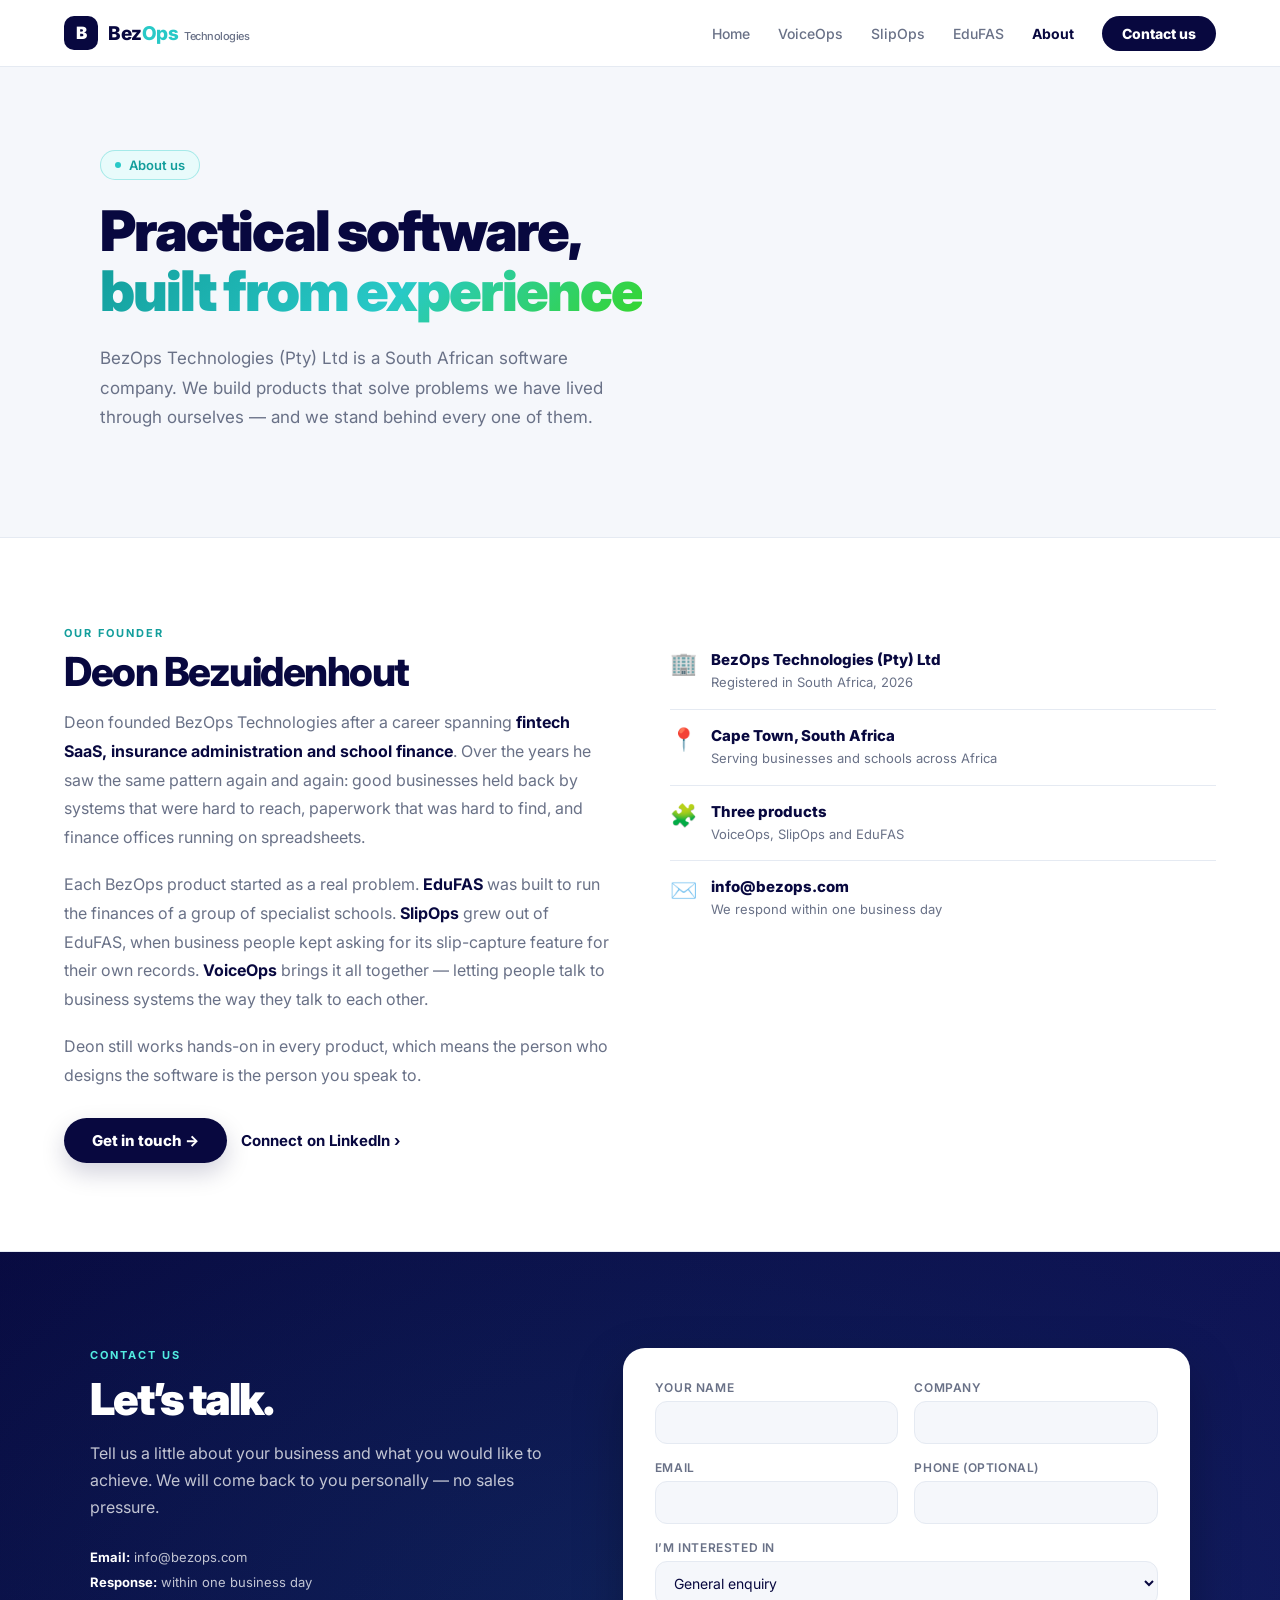
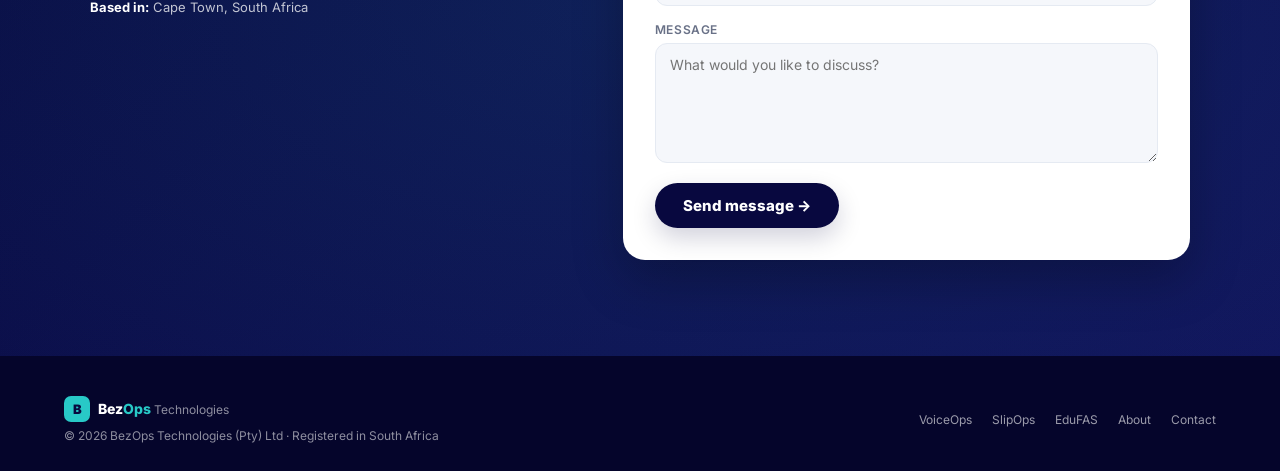
==== about.html @ d08dffc8 "BezOps website - first version" ====
<!DOCTYPE html>
<html lang="en">
<head>
<meta charset="UTF-8">
<meta name="viewport" content="width=device-width, initial-scale=1.0">
<title>About BezOps Technologies</title>
<meta name="description" content="BezOps Technologies (Pty) Ltd is a South African software company building VoiceOps, SlipOps and EduFAS.">
<meta property="og:type" content="website">
<meta property="og:site_name" content="BezOps Technologies">
<meta property="og:title" content="About BezOps Technologies">
<meta property="og:description" content="BezOps Technologies (Pty) Ltd is a South African software company building VoiceOps, SlipOps and EduFAS.">
<link rel="icon" href="data:image/svg+xml,%3Csvg xmlns='http://www.w3.org/2000/svg' viewBox='0 0 64 64'%3E%3Cdefs%3E%3ClinearGradient id='g' x1='0' y1='0' x2='1' y2='1'%3E%3Cstop offset='0' stop-color='%231E6FD4'/%3E%3Cstop offset='1' stop-color='%2300B894'/%3E%3C/linearGradient%3E%3C/defs%3E%3Crect width='64' height='64' rx='16' fill='url(%23g)'/%3E%3Ctext x='32' y='44' font-family='Arial,sans-serif' font-size='34' font-weight='900' fill='white' text-anchor='middle'%3EB%3C/text%3E%3C/svg%3E">
<link rel="preconnect" href="https://fonts.googleapis.com">
<link href="https://fonts.googleapis.com/css2?family=Inter:wght@300;400;500;600;700;800;900&display=swap" rel="stylesheet">
<link rel="stylesheet" href="styles.css">
</head>
<body>

<nav>
  <a href="index.html" class="nav-logo">
    <div class="logo-mark">B</div>
    <span class="logo-text">Bez<em>Ops</em><span class="logo-by">Technologies</span></span>
  </a>
  <button class="nav-toggle" aria-label="Menu" aria-expanded="false">&#9776;</button>
  <ul class="nav-links">
    <li><a href="index.html">Home</a></li><li><a href="voiceops.html">VoiceOps</a></li><li><a href="slipops.html">SlipOps</a></li><li><a href="edufas.html">EduFAS</a></li><li><a href="about.html" class="active">About</a></li>
    <li><a href="contact.html" class="nav-cta">Contact us</a></li>
  </ul>
</nav>

<div class="hero-wrap">
<div class="hero simple">
  <div>
    <div class="hero-eyebrow">About us</div>
    <h1>Practical software,<br><em>built from experience</em></h1>
    <p>BezOps Technologies (Pty) Ltd is a South African software company. We build products that solve problems we have lived through ourselves &mdash; and we stand behind every one of them.</p>
  </div>
</div>
</div>

<section class="alt-bg">
<div class="section-inner">
  <div class="split">
    <div class="prose">
      <div class="section-eyebrow">Our founder</div>
      <h2 class="section-title">Deon Bezuidenhout</h2>
      <p>Deon founded BezOps Technologies after a career spanning <strong>fintech SaaS, insurance administration and school finance</strong>. Over the years he saw the same pattern again and again: good businesses held back by systems that were hard to reach, paperwork that was hard to find, and finance offices running on spreadsheets.</p>
      <p>Each BezOps product started as a real problem. <strong>EduFAS</strong> was built to run the finances of a group of specialist schools. <strong>SlipOps</strong> grew out of EduFAS, when business people kept asking for its slip-capture feature for their own records. <strong>VoiceOps</strong> brings it all together &mdash; letting people talk to business systems the way they talk to each other.</p>
      <p>Deon still works hands-on in every product, which means the person who designs the software is the person you speak to.</p>
      <div class="hero-actions" style="margin-top:28px">
        <a href="contact.html" class="btn-primary">Get in touch &rarr;</a>
        <a href="https://www.linkedin.com/in/deon-bezuidenhout-a7282619/" class="btn-ghost" target="_blank" rel="noopener">Connect on LinkedIn ›</a>
      </div>
    </div>
    <div>
      <ul class="fact-list">
        <li><div class="fact-icon">🏢</div><div><div class="fact-title">BezOps Technologies (Pty) Ltd</div><div class="fact-desc">Registered in South Africa, 2026</div></div></li>
        <li><div class="fact-icon">📍</div><div><div class="fact-title">Cape Town, South Africa</div><div class="fact-desc">Serving businesses and schools across Africa</div></div></li>
        <li><div class="fact-icon">🧩</div><div><div class="fact-title">Three products</div><div class="fact-desc">VoiceOps, SlipOps and EduFAS</div></div></li>
        <li><div class="fact-icon">✉️</div><div><div class="fact-title">info@bezops.com</div><div class="fact-desc">We respond within one business day</div></div></li>
      </ul>
    </div>
  </div>
</div>
</section>

<section class="contact-section" id="contact">
  <div class="contact-inner">
    <div>
      <div class="section-eyebrow">Contact us</div>
      <h2>Let&rsquo;s talk.</h2>
      <p>Tell us a little about your business and what you would like to achieve. We will come back to you personally &mdash; no sales pressure.</p>
      <div class="contact-note">
        <strong>Email:</strong> info@bezops.com<br>
        <strong>Response:</strong> within one business day<br>
        <strong>Based in:</strong> Cape Town, South Africa
      </div>
    </div>
    <form class="contact-form" novalidate>
      <div class="form-row">
        <div class="field"><label for="f-name-General">Your name</label><input id="f-name-General" name="name" required autocomplete="name"></div>
        <div class="field"><label for="f-company-General">Company</label><input id="f-company-General" name="company" autocomplete="organization"></div>
      </div>
      <div class="form-row">
        <div class="field"><label for="f-email-General">Email</label><input id="f-email-General" name="email" type="email" required autocomplete="email"></div>
        <div class="field"><label for="f-phone-General">Phone (optional)</label><input id="f-phone-General" name="phone" type="tel" autocomplete="tel"></div>
      </div>
      <div class="field"><label for="f-product-General">I&rsquo;m interested in</label><select id="f-product-General" name="product"><option value="General" selected>General enquiry</option><option value="VoiceOps">VoiceOps</option><option value="SlipOps">SlipOps</option><option value="EduFAS">EduFAS</option></select></div>
      <div class="field"><label for="f-msg-General">Message</label><textarea id="f-msg-General" name="message" required placeholder="What would you like to discuss?"></textarea></div>
      <input type="text" name="_gotcha" class="hp" tabindex="-1" autocomplete="off">
      <button type="submit" class="btn-primary">Send message &rarr;</button>
      <div class="form-status" role="status"></div>
    </form>
  </div>
</section>

<footer>
  <div class="footer-inner">
    <div>
      <div class="footer-brand">
        <div class="logo-mark" style="width:26px;height:26px;font-size:13px;border-radius:7px;background:var(--cyan);color:var(--navy);">B</div>
        <span style="font-weight:800;color:#fff;font-size:14px;">Bez<span style="color:var(--cyan);">Ops</span> <span style="color:rgba(255,255,255,.55);font-weight:400;font-size:12px;">Technologies</span></span>
      </div>
      <div class="footer-copy">&copy; <span id="year">2026</span> BezOps Technologies (Pty) Ltd &middot; Registered in South Africa</div>
    </div>
    <div class="footer-links">
      <a href="voiceops.html">VoiceOps</a><a href="slipops.html">SlipOps</a><a href="edufas.html">EduFAS</a><a href="about.html">About</a><a href="contact.html">Contact</a>
    </div>
  </div>
</footer>
<script src="script.js"></script>
</body>
</html>
---- styles.css ----
*,*::before,*::after{margin:0;padding:0;box-sizing:border-box}
:root{
  --navy:#08083f;--navy2:#11145c;--cyan:#28c9c7;--cyan2:#52ece1;--cyan-dark:#139e9c;--cyan-soft:#e8fbfb;
  --green:#36d629;--purple:#7b61ff;--amber:#ffb020;
  --bg:#f5f7fb;--card:#ffffff;--muted:#697187;--line:#e5eaf2;
  --shadow:0 12px 30px rgba(8,8,63,.06);--shadow-lg:0 16px 42px rgba(8,8,63,.12);--radius:22px;
  --wa-bg:#0B141A;--wa-header:#1F2C34;--wa-out:#005C4B;--wa-in:#202C33;--wa-green:#00A884;
}
html{scroll-behavior:smooth}
body{background:var(--bg);color:var(--navy);font-family:'Inter',sans-serif;overflow-x:hidden}
a{color:inherit}

/* NAV */
nav{position:fixed;top:0;left:0;right:0;z-index:100;display:flex;align-items:center;justify-content:space-between;padding:16px 5%;background:rgba(255,255,255,.92);backdrop-filter:blur(12px);border-bottom:1px solid var(--line)}
.nav-logo{display:flex;align-items:center;gap:10px;text-decoration:none}
.logo-mark{width:34px;height:34px;border-radius:10px;background:var(--navy);display:flex;align-items:center;justify-content:center;font-weight:900;color:#fff;font-size:17px}
.logo-text{font-size:19px;font-weight:800;color:var(--navy);letter-spacing:-.5px}
.logo-text em{font-style:normal;color:var(--cyan)}
.logo-by{font-size:11px;color:var(--muted);margin-left:6px;font-weight:500}
.nav-links{display:flex;align-items:center;gap:28px;list-style:none}
.nav-links a{color:var(--muted);text-decoration:none;font-size:14px;font-weight:500;transition:color .2s}
.nav-links a:hover,.nav-links a.active{color:var(--navy);font-weight:700}
.nav-cta{background:var(--navy)!important;color:#fff!important;padding:9px 20px;border-radius:999px;font-weight:800!important}
.nav-toggle{display:none;background:none;border:1px solid var(--line);border-radius:10px;color:var(--navy);font-size:20px;width:40px;height:38px;cursor:pointer}

/* HERO */
.hero-wrap{max-width:1200px;margin:0 auto}
.hero{min-height:100vh;display:grid;grid-template-columns:1fr 300px;align-items:center;gap:60px;padding:110px 5% 80px}
.hero.simple{min-height:auto;grid-template-columns:1fr;padding:150px 5% 70px}
.hero-eyebrow{display:inline-flex;align-items:center;gap:8px;background:var(--cyan-soft);border:1px solid rgba(40,201,199,.35);color:var(--cyan-dark);padding:6px 14px;border-radius:20px;font-size:13px;font-weight:600;margin-bottom:22px}
.hero-eyebrow::before{content:'';width:6px;height:6px;background:var(--cyan);border-radius:50%;animation:pulse 2s infinite}
@keyframes pulse{0%,100%{opacity:1;transform:scale(1)}50%{opacity:.5;transform:scale(1.5)}}
.hero h1{font-size:clamp(34px,4.5vw,56px);font-weight:900;line-height:1.07;letter-spacing:-2px;margin-bottom:22px;color:var(--navy)}
.hero h1 em{font-style:normal;background:linear-gradient(135deg,var(--cyan-dark),var(--cyan) 55%,var(--green));-webkit-background-clip:text;-webkit-text-fill-color:transparent;background-clip:text}
.hero p{font-size:17px;color:var(--muted);line-height:1.75;margin-bottom:34px;max-width:520px}
.hero-actions{display:flex;gap:14px;align-items:center;flex-wrap:wrap}
.btn-primary{display:inline-block;background:var(--navy);color:#fff;padding:13px 28px;border-radius:999px;font-size:15px;font-weight:800;text-decoration:none;box-shadow:0 10px 24px rgba(8,8,63,.18);transition:all .2s;border:none;cursor:pointer;font-family:inherit}
.btn-primary:hover{background:var(--navy2);transform:translateY(-1px)}
.btn-primary:disabled{opacity:.6;cursor:wait;transform:none}
.btn-ghost{color:var(--navy);font-size:15px;font-weight:700;text-decoration:none;transition:color .2s}
.btn-ghost:hover{color:var(--cyan-dark)}

/* SMARTPHONE */
.phone-outer{width:260px;flex-shrink:0}
.phone-shell{width:260px;height:520px;background:#111;border-radius:38px;padding:10px;box-shadow:0 0 0 1px #2a2a2a,0 0 0 2.5px #111,0 0 0 4px #2d2d2d,0 40px 80px rgba(0,0,0,.7),inset 0 0 0 1px rgba(255,255,255,.04);position:relative}
.phone-shell::after{content:'';position:absolute;left:-3px;top:88px;width:3px;height:32px;background:#2a2a2a;border-radius:2px 0 0 2px;box-shadow:0 46px 0 #2a2a2a,0 88px 0 #2a2a2a}
.phone-shell::before{content:'';position:absolute;right:-3px;top:108px;width:3px;height:52px;background:#2a2a2a;border-radius:0 2px 2px 0}
.phone-screen{width:100%;height:100%;background:var(--wa-bg);border-radius:30px;overflow:hidden;display:flex;flex-direction:column;position:relative}
.pill-notch{position:absolute;top:7px;left:50%;transform:translateX(-50%);width:72px;height:20px;background:#0d0d0d;border-radius:10px;z-index:10;display:flex;align-items:center;justify-content:flex-end;padding-right:5px}
.notch-cam{width:9px;height:9px;border-radius:50%;background:#1a1a1a;border:1px solid #252525}
.status-bar{background:var(--wa-bg);padding:28px 14px 5px;display:flex;justify-content:space-between;align-items:center;flex-shrink:0}
.status-time{font-size:11px;font-weight:700;color:#fff}
.status-right{display:flex;align-items:center;gap:3px}
.sig-bars{display:flex;gap:1px;align-items:flex-end;height:9px}
.sig-bar{width:2px;background:#fff;border-radius:1px}
.sig-bar:nth-child(1){height:3px}.sig-bar:nth-child(2){height:5px}.sig-bar:nth-child(3){height:7px}.sig-bar:nth-child(4){height:9px}
.batt{width:17px;height:9px;border:1px solid rgba(255,255,255,.8);border-radius:2px;position:relative;display:flex;align-items:center;padding:1px;margin-left:2px}
.batt::after{content:'';position:absolute;right:-3px;top:50%;transform:translateY(-50%);width:2px;height:4px;background:rgba(255,255,255,.8);border-radius:0 1px 1px 0}
.batt-fill{height:100%;background:#fff;border-radius:1px;width:72%}
.wifi-txt{font-size:9px;color:#fff;margin:0 1px}
.wa-header{background:var(--wa-header);padding:7px 10px;display:flex;align-items:center;gap:8px;flex-shrink:0}
.wa-back{color:var(--wa-green);font-size:15px;line-height:1}
.wa-avatar{width:30px;height:30px;border-radius:50%;flex-shrink:0;background:linear-gradient(135deg,var(--cyan),var(--green));display:flex;align-items:center;justify-content:center;font-size:13px}
.wa-name-wrap{flex:1;min-width:0}
.wa-name{font-size:12px;font-weight:700;color:#fff}
.wa-online{font-size:10px;color:var(--wa-green)}
.wa-icons{display:flex;gap:9px;color:#8696A0;font-size:12px}
.wa-chat{flex:1;overflow-y:auto;overflow-x:hidden;padding:7px 7px 5px;display:flex;flex-direction:column;gap:3px;background:var(--wa-bg)}
.wa-chat::-webkit-scrollbar{width:0}
.chat-date{font-size:9px;color:#8696A0;background:rgba(11,20,26,.85);border-radius:5px;padding:2px 7px;align-self:center;margin:2px 0;flex-shrink:0}
.wb{max-width:83%;border-radius:7px;padding:5px 7px 3px;opacity:0;transform:translateY(5px);transition:opacity .35s ease,transform .35s ease;flex-shrink:0;word-break:break-word}
.wb.show{opacity:1;transform:translateY(0)}
.wb-out{background:var(--wa-out);align-self:flex-end;border-radius:7px 7px 0 7px}
.wb-in{background:var(--wa-in);align-self:flex-start;border-radius:7px 7px 7px 0}
.wb-text{font-size:11px;color:#E9EDEF;line-height:1.45}
.wb-time{font-size:9px;color:#8696A0;text-align:right;margin-top:2px;display:flex;justify-content:flex-end;align-items:center;gap:2px}
.wb-tick{color:var(--wa-green)}
.wb-voice{background:var(--wa-out);align-self:flex-end;border-radius:7px 7px 0 7px;padding:7px 8px;display:flex;align-items:center;gap:6px;width:175px;flex-shrink:0;opacity:0;transform:translateY(5px);transition:opacity .35s,transform .35s}
.wb-voice.show{opacity:1;transform:translateY(0)}
.vb-play{width:26px;height:26px;border-radius:50%;background:var(--wa-green);display:flex;align-items:center;justify-content:center;flex-shrink:0}
.vb-play::after{content:'';border-left:7px solid #fff;border-top:4px solid transparent;border-bottom:4px solid transparent;margin-left:2px}
.vb-wave{flex:1;display:flex;align-items:center;gap:1.5px;height:22px}
.vb-bar{width:2px;border-radius:2px;background:rgba(255,255,255,.3);animation:vbw 1s ease-in-out infinite}
.vb-bar.hi{background:rgba(255,255,255,.8)}
.vb-bar:nth-child(1){height:5px;animation-delay:0s}
.vb-bar:nth-child(2){height:11px;animation-delay:.07s}
.vb-bar:nth-child(3){height:17px;animation-delay:.14s}
.vb-bar:nth-child(4){height:8px;animation-delay:.21s}
.vb-bar:nth-child(5){height:19px;animation-delay:.28s}
.vb-bar:nth-child(6){height:13px;animation-delay:.21s}
.vb-bar:nth-child(7){height:9px;animation-delay:.14s}
.vb-bar:nth-child(8){height:15px;animation-delay:.07s}
.vb-bar:nth-child(9){height:6px;animation-delay:0s}
@keyframes vbw{0%,100%{transform:scaleY(1)}50%{transform:scaleY(.4)}}
.vb-dur{font-size:9px;color:#8696A0}
.wb-typing{background:var(--wa-in);align-self:flex-start;border-radius:7px 7px 7px 0;padding:8px 10px;display:flex;gap:3px;align-items:center;flex-shrink:0;opacity:0;transform:translateY(5px);transition:opacity .35s,transform .35s}
.wb-typing.show{opacity:1;transform:translateY(0)}
.td{width:5px;height:5px;border-radius:50%;background:#8696A0;animation:tdot 1.2s ease-in-out infinite}
.td:nth-child(2){animation-delay:.2s}.td:nth-child(3){animation-delay:.4s}
@keyframes tdot{0%,60%,100%{transform:translateY(0);opacity:.4}30%{transform:translateY(-4px);opacity:1}}
.wb-result{background:#162630;border:1px solid rgba(0,168,132,.3);border-radius:7px 7px 7px 0;align-self:flex-start;padding:8px 9px 5px;min-width:160px;flex-shrink:0;opacity:0;transform:translateY(5px);transition:opacity .35s,transform .35s}
.wb-result.show{opacity:1;transform:translateY(0)}
.wr-label{font-size:9px;color:var(--wa-green);font-weight:700;text-transform:uppercase;letter-spacing:.7px;margin-bottom:3px;display:flex;align-items:center;gap:3px}
.wr-value{font-size:17px;font-weight:800;color:#fff;letter-spacing:-.5px}
.wr-sub{font-size:9px;color:#8696A0;margin-top:2px;line-height:1.4}
.wa-input{background:var(--wa-bg);padding:5px 7px;display:flex;align-items:center;gap:5px;flex-shrink:0}
.wa-emoji{width:22px;height:22px;background:#1F2C34;border-radius:50%;display:flex;align-items:center;justify-content:center;font-size:10px;color:#8696A0}
.wa-textbox{flex:1;background:#1F2C34;border-radius:18px;padding:5px 10px;font-size:10px;color:#8696A0}
.wa-attach{font-size:12px;color:#8696A0}
.wa-mic-btn{width:30px;height:30px;border-radius:50%;background:var(--wa-green);display:flex;align-items:center;justify-content:center;font-size:12px}

/* STATS */
.stats-bar{padding:0 5%}
.stats-inner{max-width:1200px;margin:0 auto;display:grid;grid-template-columns:repeat(4,1fr);gap:18px;text-align:center}
.stats-inner > div{background:var(--card);border:1px solid var(--line);border-radius:var(--radius);box-shadow:var(--shadow);padding:22px 14px}
.stat-num{font-size:34px;font-weight:900;letter-spacing:-1px;background:linear-gradient(135deg,var(--navy),var(--cyan-dark));-webkit-background-clip:text;-webkit-text-fill-color:transparent;background-clip:text}
.stat-label{font-size:12px;color:var(--muted);margin-top:3px}

/* SECTIONS */
section{padding:88px 5%}
.section-inner{max-width:1200px;margin:0 auto}
.section-eyebrow{font-size:11px;font-weight:700;letter-spacing:2px;text-transform:uppercase;color:var(--cyan-dark);margin-bottom:10px}
.section-title{font-size:clamp(26px,3.5vw,40px);font-weight:800;letter-spacing:-1.5px;line-height:1.1;color:var(--navy);margin-bottom:14px}
.section-sub{font-size:16px;color:var(--muted);max-width:560px;line-height:1.7}
.alt-bg{background:var(--card);border-top:1px solid var(--line);border-bottom:1px solid var(--line)}

/* CARDS */
.caps-grid{display:grid;grid-template-columns:repeat(3,1fr);gap:20px;margin-top:48px}
.cap-card{background:var(--card);border:1px solid var(--line);border-radius:var(--radius);box-shadow:var(--shadow);padding:28px;transition:all .3s;position:relative;overflow:hidden}
.alt-bg .cap-card{background:var(--bg);box-shadow:none}
.cap-card::before{content:'';position:absolute;top:0;left:0;right:0;height:3px;background:linear-gradient(90deg,var(--cyan),var(--cyan2));opacity:0;transition:opacity .3s}
.cap-card:hover{border-color:rgba(40,201,199,.5);transform:translateY(-2px);box-shadow:var(--shadow-lg)}.cap-card:hover::before{opacity:1}
.cap-icon{width:48px;height:48px;border-radius:14px;display:flex;align-items:center;justify-content:center;font-size:22px;margin-bottom:16px}
.cap-icon.blue{background:rgba(123,97,255,.12)}.cap-icon.teal{background:var(--cyan-soft)}.cap-icon.orange{background:rgba(255,176,32,.15)}
.cap-title{font-size:16px;font-weight:800;color:var(--navy);margin-bottom:8px}
.cap-desc{font-size:13px;color:var(--muted);line-height:1.7}
.soon{display:inline-block;font-size:10px;font-weight:700;color:#b77700;background:rgba(255,176,32,.12);border:1px solid rgba(255,176,32,.45);border-radius:10px;padding:1px 8px;margin-left:6px;vertical-align:middle;text-transform:uppercase;letter-spacing:.5px}

/* PRODUCT CARDS (home) */
.product-grid{display:grid;grid-template-columns:repeat(3,1fr);gap:22px;margin-top:48px}
.product-card{background:var(--bg);border:1px solid var(--line);border-radius:var(--radius);padding:32px;display:flex;flex-direction:column;text-decoration:none;transition:all .3s;position:relative;overflow:hidden}
.product-card::before{content:'';position:absolute;top:0;left:0;right:0;height:4px;background:linear-gradient(90deg,var(--cyan),var(--cyan2))}
.product-card:hover{border-color:rgba(40,201,199,.5);transform:translateY(-3px);background:var(--card);box-shadow:var(--shadow-lg)}
.product-name{font-size:24px;font-weight:800;letter-spacing:-.5px;color:var(--navy);margin:16px 0 6px}
.product-name em{font-style:normal;color:var(--cyan)}
.product-tag{font-size:13px;font-weight:700;color:var(--cyan-dark);margin-bottom:14px}
.product-desc{font-size:14px;color:var(--muted);line-height:1.7;flex:1}
.product-link{margin-top:22px;font-size:14px;font-weight:800;color:var(--navy)}
.product-card:hover .product-link{color:var(--cyan-dark)}

/* HOW */
.steps{display:grid;grid-template-columns:repeat(4,1fr);gap:0;margin-top:48px;position:relative}
.steps::before{content:'';position:absolute;top:27px;left:12%;right:12%;height:2px;background:linear-gradient(90deg,var(--cyan),var(--cyan2));opacity:.35}
.step{text-align:center;padding:0 16px}
.step-num{width:54px;height:54px;border-radius:50%;background:linear-gradient(135deg,var(--cyan),var(--cyan2));display:flex;align-items:center;justify-content:center;font-size:18px;font-weight:900;color:var(--navy);margin:0 auto 18px;position:relative;z-index:1}
.step-title{font-size:14px;font-weight:800;color:var(--navy);margin-bottom:8px}
.step-desc{font-size:13px;color:var(--muted);line-height:1.6}

/* INDUSTRIES */
.industries-grid{display:grid;grid-template-columns:repeat(3,1fr);gap:14px;margin-top:44px}
.industry-card{background:var(--card);border:1px solid var(--line);border-radius:18px;box-shadow:var(--shadow);padding:20px;display:flex;align-items:center;gap:14px;transition:all .2s}
.industry-card:hover{border-color:var(--cyan)}
.alt-bg .industry-card{background:var(--bg);box-shadow:none}
.industry-icon{font-size:28px;flex-shrink:0}
.industry-name{font-size:14px;font-weight:800;color:var(--navy)}
.industry-desc{font-size:12px;color:var(--muted);margin-top:2px}

/* PRICING CALLOUT */
.pricing-callout{margin-top:40px;background:var(--cyan-soft);border:1px solid rgba(40,201,199,.45);border-radius:var(--radius);padding:36px;display:grid;grid-template-columns:1fr auto;gap:30px;align-items:center}
.pricing-points{list-style:none;display:grid;grid-template-columns:1fr 1fr;gap:10px 30px}
.pricing-points li{font-size:14px;color:var(--navy);font-weight:600;display:flex;gap:8px}
.pricing-points li::before{content:'✓';color:var(--cyan-dark);font-weight:700}

/* SPLIT (about) */
.split{display:grid;grid-template-columns:1fr 1fr;gap:60px;align-items:start}
.prose p{font-size:16px;color:var(--muted);line-height:1.8;margin-bottom:18px}
.prose p strong{color:var(--navy)}
.fact-list{list-style:none;margin-top:8px}
.fact-list li{padding:16px 0;border-bottom:1px solid var(--line);display:flex;gap:14px;align-items:flex-start}
.fact-list li:last-child{border:none}
.fact-icon{font-size:22px;flex-shrink:0}
.fact-title{font-size:15px;font-weight:800;color:var(--navy)}
.fact-desc{font-size:13px;color:var(--muted);margin-top:3px;line-height:1.6}

/* CONTACT FORM */
.contact-section{background:linear-gradient(135deg,var(--navy),var(--navy2));padding:96px 5%;position:relative;overflow:hidden}
.contact-section::before{content:'';position:absolute;top:-50%;left:-50%;width:200%;height:200%;background:radial-gradient(ellipse at center,rgba(40,201,199,.10) 0%,transparent 60%);pointer-events:none}
.contact-inner{max-width:1100px;margin:0 auto;display:grid;grid-template-columns:1fr 1.2fr;gap:60px;position:relative;z-index:1;align-items:start}
.contact-inner h2{font-size:clamp(30px,4vw,44px);font-weight:900;letter-spacing:-2px;color:#fff;margin-bottom:14px}
.contact-inner > div > p{font-size:16px;color:rgba(255,255,255,.75);line-height:1.7;margin-bottom:24px}
.contact-note{font-size:13px;color:rgba(255,255,255,.75);line-height:1.9}
.contact-note strong{color:#fff}
.contact-section .section-eyebrow{color:var(--cyan2)}
.contact-form{background:var(--card);border-radius:var(--radius);padding:32px;box-shadow:0 20px 50px rgba(0,0,0,.25)}
.form-row{display:grid;grid-template-columns:1fr 1fr;gap:16px}
.field{margin-bottom:16px}
.field label{display:block;font-size:12px;font-weight:600;color:var(--muted);margin-bottom:6px;text-transform:uppercase;letter-spacing:.6px}
.field input,.field select,.field textarea{width:100%;background:var(--bg);border:1px solid var(--line);border-radius:12px;padding:12px 14px;color:var(--navy);font-family:inherit;font-size:14px;transition:border-color .2s}
.field input:focus,.field select:focus,.field textarea:focus{outline:none;border-color:var(--cyan);box-shadow:0 0 0 3px rgba(40,201,199,.18)}
.field textarea{min-height:120px;resize:vertical}
.hp{position:absolute;left:-9999px;opacity:0;height:0;width:0}
.form-status{margin-top:14px;font-size:14px;line-height:1.5;display:none}
.form-status.ok{display:block;color:#119a35;font-weight:600}
.form-status.err{display:block;color:#d61d16;font-weight:600}

/* FOOTER */
footer{background:#05052b;padding:40px 5% 28px}
.footer-inner{max-width:1200px;margin:0 auto;display:flex;justify-content:space-between;align-items:center;flex-wrap:wrap;gap:16px}
.footer-brand{display:flex;align-items:center;gap:8px;margin-bottom:6px}
.footer-copy{font-size:12px;color:rgba(255,255,255,.55)}
.footer-links{display:flex;gap:20px;flex-wrap:wrap}
.footer-links a{font-size:12px;color:rgba(255,255,255,.6);text-decoration:none;transition:color .2s}
.footer-links a:hover{color:var(--cyan2)}

/* RESPONSIVE */
@media(max-width:960px){
  .hero{grid-template-columns:1fr;padding-top:96px}
  .hero.simple{padding-top:120px}
  .phone-outer{display:none}
  .caps-grid,.steps,.product-grid,.split,.contact-inner,.pricing-callout{grid-template-columns:1fr}
  .industries-grid{grid-template-columns:1fr 1fr}
  .stats-inner{grid-template-columns:1fr 1fr}
  .steps{gap:30px}
  .steps::before{display:none}
  .pricing-points{grid-template-columns:1fr}
  .nav-toggle{display:block}
  .nav-links{display:none;position:absolute;top:100%;left:0;right:0;flex-direction:column;align-items:stretch;gap:0;background:#fff;border-bottom:1px solid var(--line);padding:8px 5% 16px;box-shadow:var(--shadow)}
  .nav-links.open{display:flex}
  .nav-links li a{display:block;padding:12px 0;font-size:16px}
  .nav-cta{text-align:center;margin-top:8px}
}
@media(max-width:560px){
  .form-row{grid-template-columns:1fr}
  .industries-grid{grid-template-columns:1fr}
}
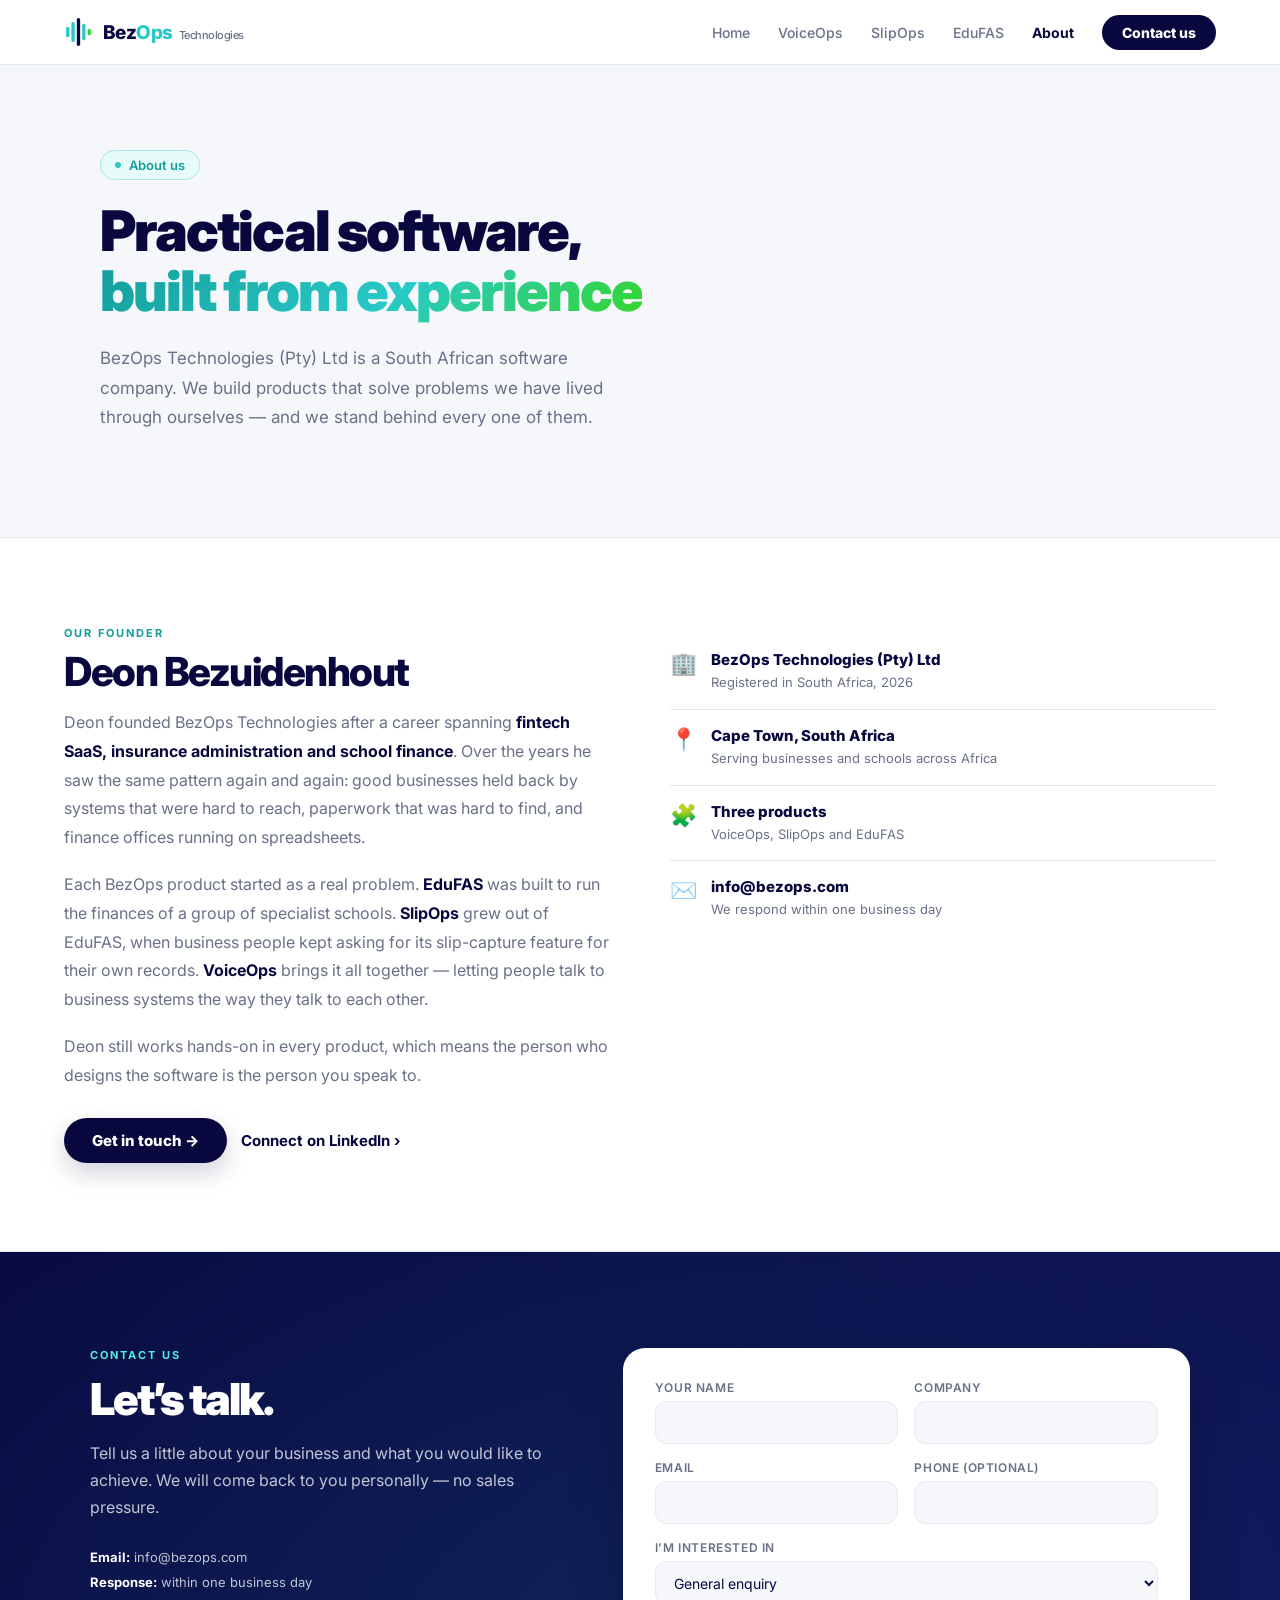
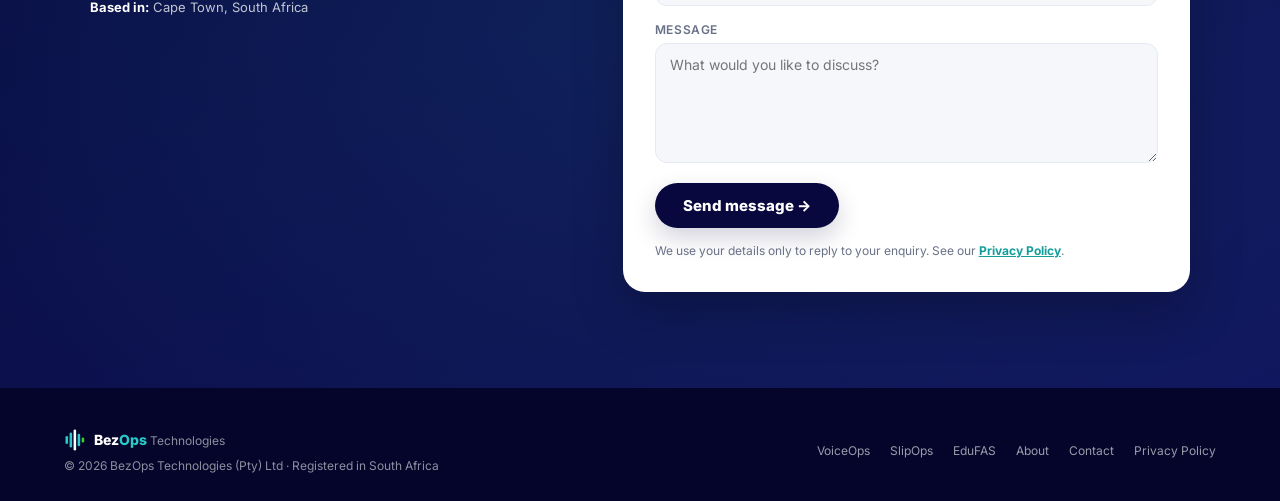
==== commit 72fe21c4: "Voice-wave logo, favicon and Privacy Policy" ====
--- a/about.html
+++ b/about.html
@@ -9,7 +9,7 @@
 <meta property="og:site_name" content="BezOps Technologies">
 <meta property="og:title" content="About BezOps Technologies">
 <meta property="og:description" content="BezOps Technologies (Pty) Ltd is a South African software company building VoiceOps, SlipOps and EduFAS.">
-<link rel="icon" href="data:image/svg+xml,%3Csvg xmlns='http://www.w3.org/2000/svg' viewBox='0 0 64 64'%3E%3Cdefs%3E%3ClinearGradient id='g' x1='0' y1='0' x2='1' y2='1'%3E%3Cstop offset='0' stop-color='%231E6FD4'/%3E%3Cstop offset='1' stop-color='%2300B894'/%3E%3C/linearGradient%3E%3C/defs%3E%3Crect width='64' height='64' rx='16' fill='url(%23g)'/%3E%3Ctext x='32' y='44' font-family='Arial,sans-serif' font-size='34' font-weight='900' fill='white' text-anchor='middle'%3EB%3C/text%3E%3C/svg%3E">
+<link rel="icon" href="data:image/svg+xml,%3Csvg xmlns=%22http://www.w3.org/2000/svg%22 viewBox=%220 0 128 128%22 width=%22128%22 height=%22128%22%3E%3Crect width=%22128%22 height=%22128%22 rx=%2228%22 fill=%22%2308083f%22/%3E%3Crect x=%2228.85%22 y=%2249.27%22 width=%229.50%22 height=%2229.45%22 rx=%224.75%22 fill=%22%2328c9c7%22/%3E%3Crect x=%2244.05%22 y=%2235.50%22 width=%229.50%22 height=%2257.00%22 rx=%224.75%22 fill=%22%2328c9c7%22/%3E%3Crect x=%2259.25%22 y=%2224.58%22 width=%229.50%22 height=%2278.85%22 rx=%224.75%22 fill=%22%23ffffff%22/%3E%3Crect x=%2274.45%22 y=%2240.73%22 width=%229.50%22 height=%2246.55%22 rx=%224.75%22 fill=%22%2328c9c7%22/%3E%3Crect x=%2289.65%22 y=%2254.50%22 width=%229.50%22 height=%2219.00%22 rx=%224.75%22 fill=%22%2336d629%22/%3E%3C/svg%3E">
 <link rel="preconnect" href="https://fonts.googleapis.com">
 <link href="https://fonts.googleapis.com/css2?family=Inter:wght@300;400;500;600;700;800;900&display=swap" rel="stylesheet">
 <link rel="stylesheet" href="styles.css">
@@ -18,7 +18,7 @@
 
 <nav>
   <a href="index.html" class="nav-logo">
-    <div class="logo-mark">B</div>
+    <svg class="logo-icon" aria-hidden="true" xmlns="http://www.w3.org/2000/svg" viewBox="0 0 86 95"><rect x="6.00" y="32.00" width="10.00" height="31.00" rx="5.00" fill="#28c9c7"/><rect x="22.00" y="17.50" width="10.00" height="60.00" rx="5.00" fill="#28c9c7"/><rect x="38.00" y="6.00" width="10.00" height="83.00" rx="5.00" fill="#08083f"/><rect x="54.00" y="23.00" width="10.00" height="49.00" rx="5.00" fill="#28c9c7"/><rect x="70.00" y="37.50" width="10.00" height="20.00" rx="5.00" fill="#36d629"/></svg>
     <span class="logo-text">Bez<em>Ops</em><span class="logo-by">Technologies</span></span>
   </a>
   <button class="nav-toggle" aria-label="Menu" aria-expanded="false">&#9776;</button>
@@ -90,6 +90,7 @@
       <input type="text" name="_gotcha" class="hp" tabindex="-1" autocomplete="off">
       <button type="submit" class="btn-primary">Send message &rarr;</button>
       <div class="form-status" role="status"></div>
+      <p class="form-privacy">We use your details only to reply to your enquiry. See our <a href="privacy.html">Privacy Policy</a>.</p>
     </form>
   </div>
 </section>
@@ -98,13 +99,13 @@
   <div class="footer-inner">
     <div>
       <div class="footer-brand">
-        <div class="logo-mark" style="width:26px;height:26px;font-size:13px;border-radius:7px;background:var(--cyan);color:var(--navy);">B</div>
+        <svg class="logo-icon sm" aria-hidden="true" xmlns="http://www.w3.org/2000/svg" viewBox="0 0 86 95"><rect x="6.00" y="32.00" width="10.00" height="31.00" rx="5.00" fill="#28c9c7"/><rect x="22.00" y="17.50" width="10.00" height="60.00" rx="5.00" fill="#28c9c7"/><rect x="38.00" y="6.00" width="10.00" height="83.00" rx="5.00" fill="#ffffff"/><rect x="54.00" y="23.00" width="10.00" height="49.00" rx="5.00" fill="#28c9c7"/><rect x="70.00" y="37.50" width="10.00" height="20.00" rx="5.00" fill="#36d629"/></svg>
         <span style="font-weight:800;color:#fff;font-size:14px;">Bez<span style="color:var(--cyan);">Ops</span> <span style="color:rgba(255,255,255,.55);font-weight:400;font-size:12px;">Technologies</span></span>
       </div>
       <div class="footer-copy">&copy; <span id="year">2026</span> BezOps Technologies (Pty) Ltd &middot; Registered in South Africa</div>
     </div>
     <div class="footer-links">
-      <a href="voiceops.html">VoiceOps</a><a href="slipops.html">SlipOps</a><a href="edufas.html">EduFAS</a><a href="about.html">About</a><a href="contact.html">Contact</a>
+      <a href="voiceops.html">VoiceOps</a><a href="slipops.html">SlipOps</a><a href="edufas.html">EduFAS</a><a href="about.html">About</a><a href="contact.html">Contact</a><a href="privacy.html">Privacy Policy</a>
     </div>
   </div>
 </footer>
--- a/styles.css
+++ b/styles.css
@@ -233,3 +233,20 @@
   .form-row{grid-template-columns:1fr}
   .industries-grid{grid-template-columns:1fr}
 }
+
+/* LEGAL / PRIVACY */
+.legal{max-width:820px}
+.legal h2{font-size:20px;font-weight:800;color:var(--navy);margin:34px 0 10px;letter-spacing:-.3px}
+.legal h2:first-child{margin-top:0}
+.legal p,.legal li{font-size:15px;color:var(--muted);line-height:1.75}
+.legal p{margin-bottom:12px}
+.legal ul{margin:0 0 12px 22px}
+.legal li{margin-bottom:6px}
+.legal strong{color:var(--navy)}
+.legal-box{background:var(--bg);border:1px solid var(--line);border-radius:16px;padding:16px 20px;color:var(--navy)!important}
+.form-privacy{margin-top:14px;font-size:12px;color:var(--muted);line-height:1.5}
+.form-privacy a{color:var(--cyan-dark);font-weight:700}
+
+/* LOGO ICON */
+.logo-icon{height:32px;width:auto;display:block}
+.logo-icon.sm{height:24px}
